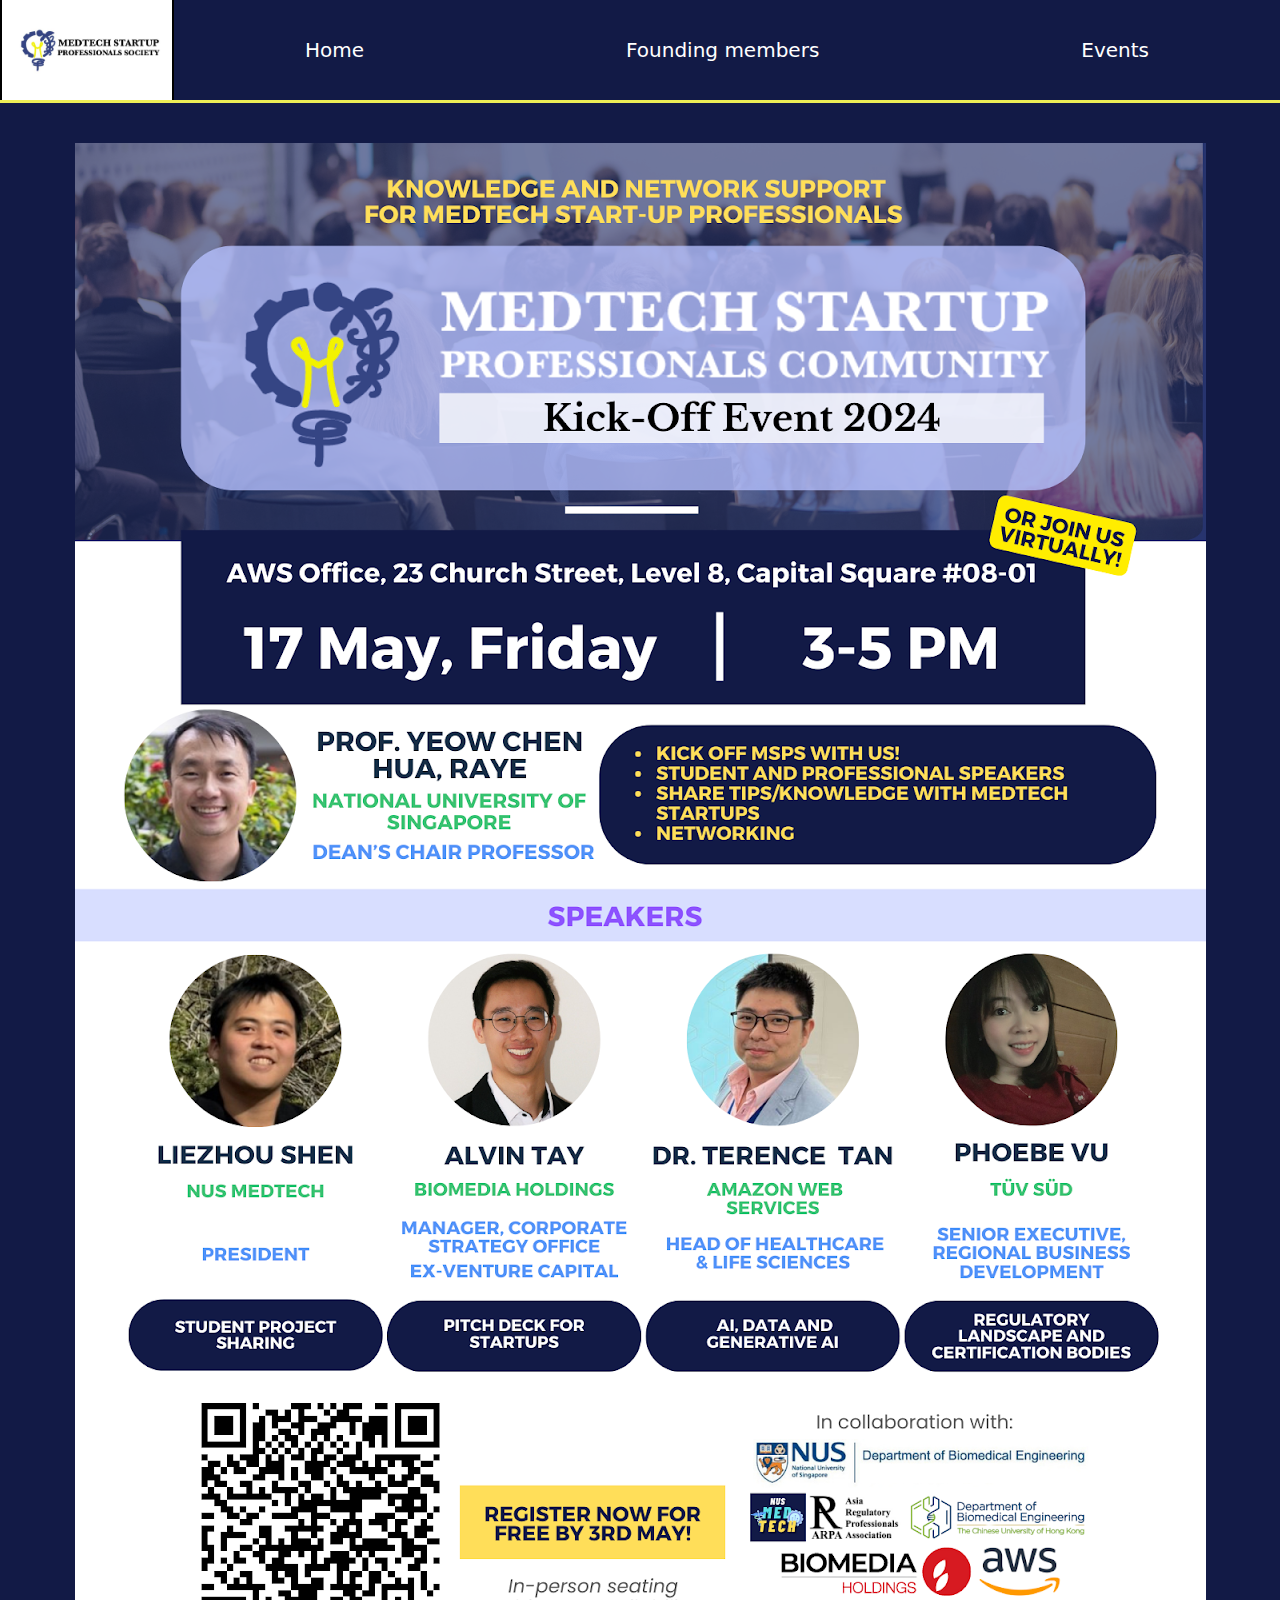
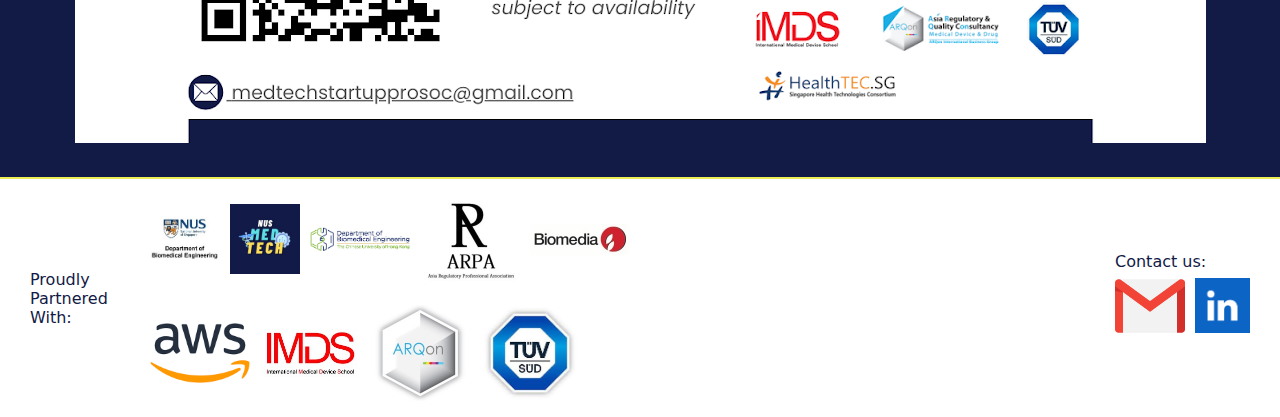
==== events.html @ 57e9e215 "Initial commit" ====
<!DOCTYPE html>
<html lang="en">
  <head>
    <meta charset="UTF-8" />
    <meta name="viewport" content="width=device-width, initial-scale=1.0" />
    <link href="./style/events.css" rel="stylesheet" />
    <link href="./style/header-footer.css" rel="stylesheet" />
    <title>Medtech Goji - Events</title>
  </head>
  <body>
    <header class="main-header">
      <div class="main-header-logo-container">
        <img src="./images/logos/MSPS logo.png" width="170px" />
      </div>
      <div class="main-header-links">
        <div class="main-header-link-wrapper">
          <a href="./index.html" class="main-header-link-home">Home</a>
        </div>
        <div class="main-header-link-wrapper">
          <a href="./members.html" class="main-header-link-members"
            >Founding members</a
          >
        </div>
        <div class="main-header-link-wrapper">
          <a href="events.html" class="main-header-link-events">Events</a>
        </div>
      </div>
    </header>
    <div class="content">
      <div class="event-img">
        <img src="./images/event_poster.png" />
      </div>
    </div>
    <footer class="main-footer">
      <div class="main-footer-partnership">
        <div class="main-footer-partnership-text">Proudly Partnered With:</div>
        <div class="main-footer-partnership-logo">
          <div class="main-footer-partnership-image-wrapper">
            <img src="./images/logos/partners/NUS_bme.jpeg" width="70px" />
          </div>
          <div class="main-footer-partnership-image-wrapper">
            <img
              src="./images/logos/partners/NUS_medtech.jpeg"
              width="70px"
              style="outline: 1px solid white"
            />
          </div>
          <div class="main-footer-partnership-image-wrapper">
            <img src="./images/logos/partners/TCUHK_bme.png" width="100px" />
          </div>
          <div class="main-footer-partnership-image-wrapper">
            <img src="./images/logos/partners/arpa.jpeg" width="100px" />
          </div>
          <div class="main-footer-partnership-image-wrapper">
            <img src="./images/logos/partners/biomedia.jpeg" width="100px" />
          </div>
          <div class="main-footer-partnership-image-wrapper">
            <img src="./images/logos/partners/aws.png" width="100px" />
          </div>
          <div class="main-footer-partnership-image-wrapper">
            <img src="./images/logos/partners/imds.jpg" width="100px" />
          </div>
          <div class="main-footer-partnership-image-wrapper">
            <img src="./images/logos/partners/arqon.jpeg" width="100px" />
          </div>
          <div class="main-footer-partnership-image-wrapper">
            <img src="./images/logos/partners/tuv_sud.jpeg" width="100px" />
          </div>
        </div>
      </div>
      <div class="main-footer-contact">
        <div class="main-footer-contact-text">Contact us:</div>
        <div class="main-footer-contact-logo">
          <div class="main-footer-contact-image-wrapper">
            <a href="mailto:medtechstartupprosoc@gmail.com">
              <img src="./images/logos/contacts/gmail.png" width="70px" />
            </a>
          </div>
          <div class="main-footer-contact-image-wrapper">
            <a href="https://www.linkedin.com/groups/14395045/">
              <img
                src="./images/logos/contacts/LinkedIn.png"
                width="55px"
                height="55px"
            /></a>
          </div>
        </div>
      </div>
    </footer>
  </body>
</html>
---- style/events.css ----
.content {
  display: flex;
  flex-direction: column;
  align-items: center;
  width: 100%;
  padding-top: 30px;
  background-color: #121a46;
}

.event-img {
  margin-top: 10px;
  margin-bottom: 30px;
}
---- style/header-footer.css ----
* {
  margin: 0;
  padding: 0;
  font-family: system-ui, -apple-system, BlinkMacSystemFont, "Segoe UI", Roboto,
    Oxygen, Ubuntu, Cantarell, "Open Sans", "Helvetica Neue", sans-serif;
}

body {
  position: relative;
  display: flex;
  flex-direction: column;
  min-height: 100vh;
  align-items: stretch;
}

.content {
  flex: 1;
}

.main-header {
  z-index: 3;
  position: sticky;
  top: 0;
  display: flex;
  background-color: #121a46;
  color: white;
  /* background-color: white; */
  /* color: #121a46; */
  align-items: center;
  justify-content: space-between;
  height: 100px;
  min-width: 100%;
  border-bottom: #eded56 solid 3px;
  overflow: hidden;
}

.main-header-links {
  height: 100%;
  width: 100%;
  display: flex;
  justify-content: space-around;
  font-size: 26px;
}

.main-header-link-wrapper:first-child {
  border-left: none;
}

.main-header-link-wrapper:last-child {
  border-right: none;
}

.main-header-link-wrapper {
  /* border: 3px solid #eded56; */
  flex-grow: 1;
  height: 100%;
  display: flex;
  align-items: center;
  justify-content: center;
}

.main-header-links a {
  color: white;
  /* color: #eded56; */
  /* color: #121a46; */

  text-decoration: none;
}

.main-header-logo-container {
  display: flex;
  align-items: center;
  border: 2px solid black;
}

.main-header-links div {
  font-size: 20px;
}

.main-footer {
  display: flex;
  /* background-color: #121a46; */
  background-color: white;
  border-top: 2px solid #eded56;
  color: white;
  align-items: center;
  justify-content: space-between;
  height: fit-content;
  width: 100%;
  padding: 10px 0;
}

.main-footer-partnership {
  margin-left: 30px;
  display: flex;
  align-items: center;
}

.main-footer-partnership-text {
  color: #121a46;
  width: 90px;
  margin-right: 30px;
}

.main-footer-partnership-logo {
  display: flex;
  align-items: center;
  width: 490px;
  flex-wrap: wrap;
  gap: 10px;
}

.main-footer-contact {
  display: flex;
  flex-direction: column;
  justify-content: center;
  margin-right: 30px;
  flex-wrap: wrap;
}

.main-footer-contact-text {
  color: #121a46;
}

.main-footer-contact-logo {
  display: flex;
  gap: 10px;
  align-items: center;
}

.main-footer-contact-image-wrapper {
  display: flex;
  justify-content: center;
  width: fit-content;
}
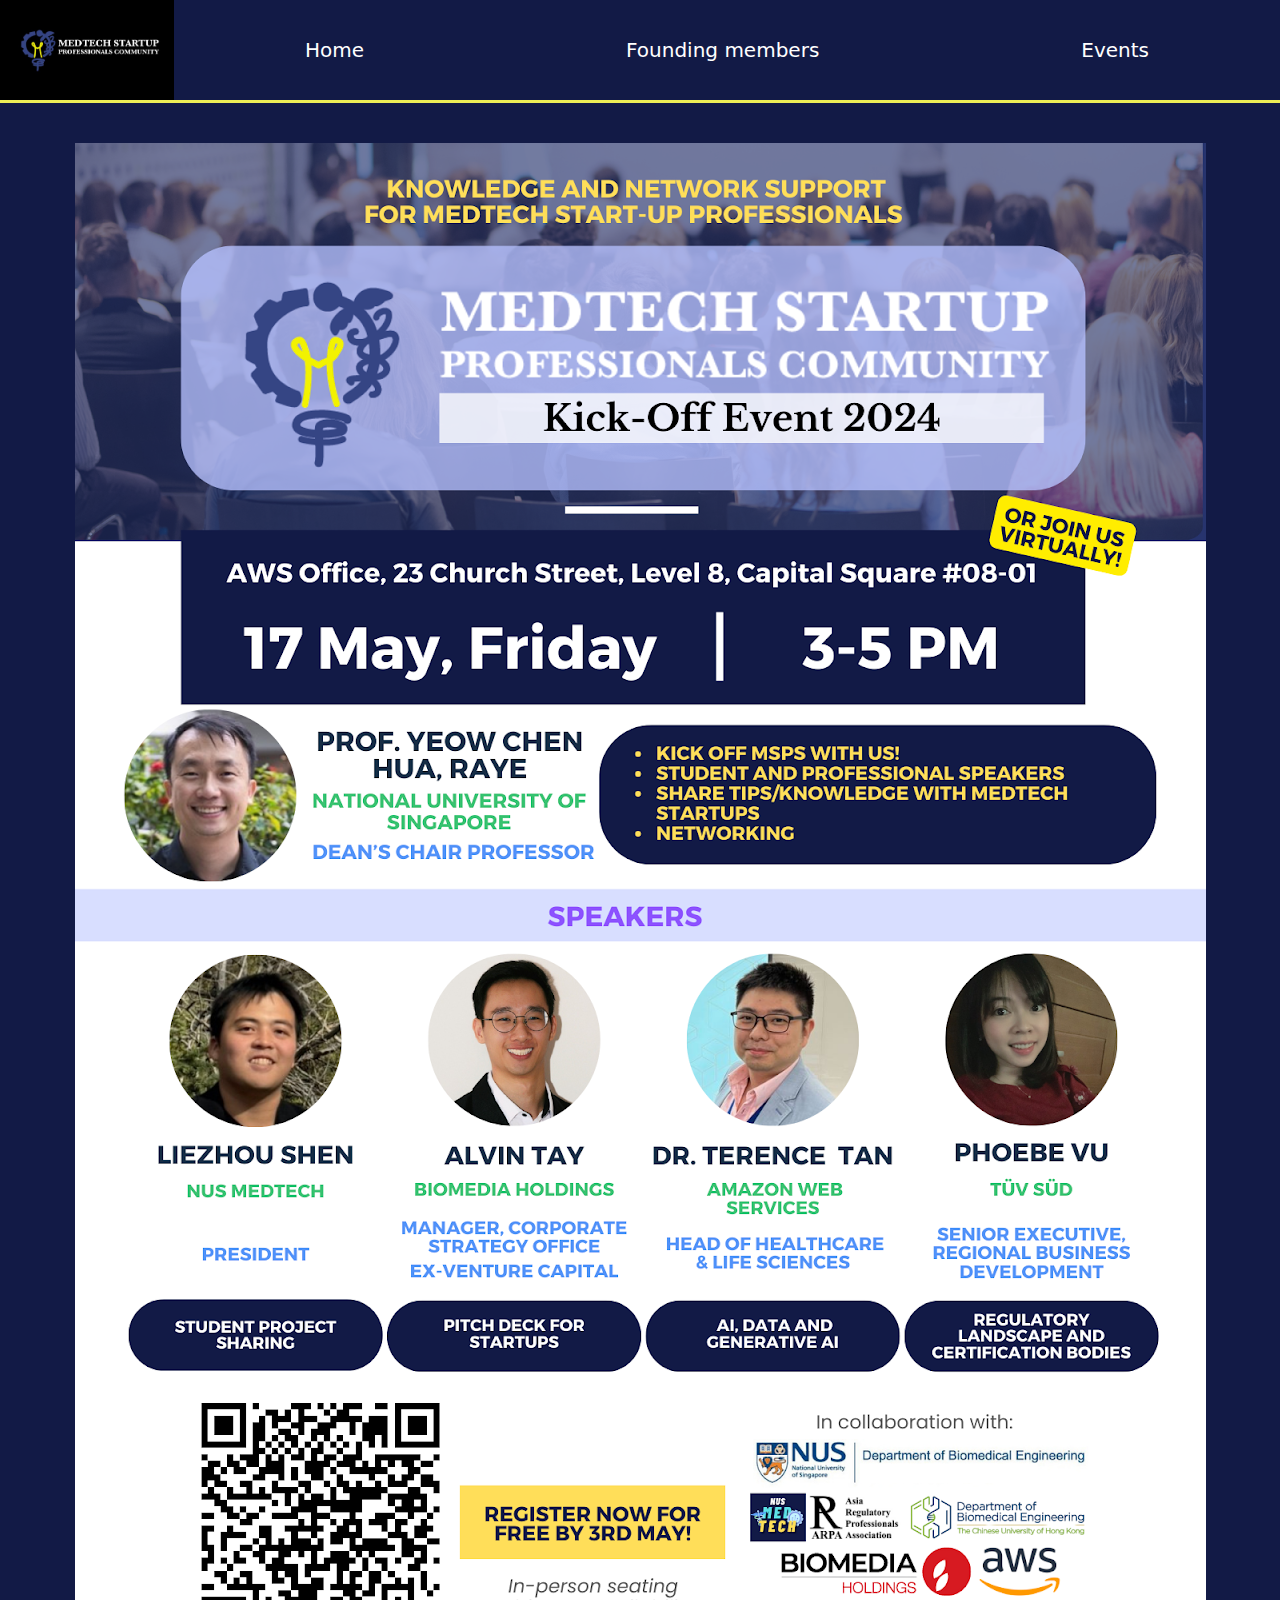
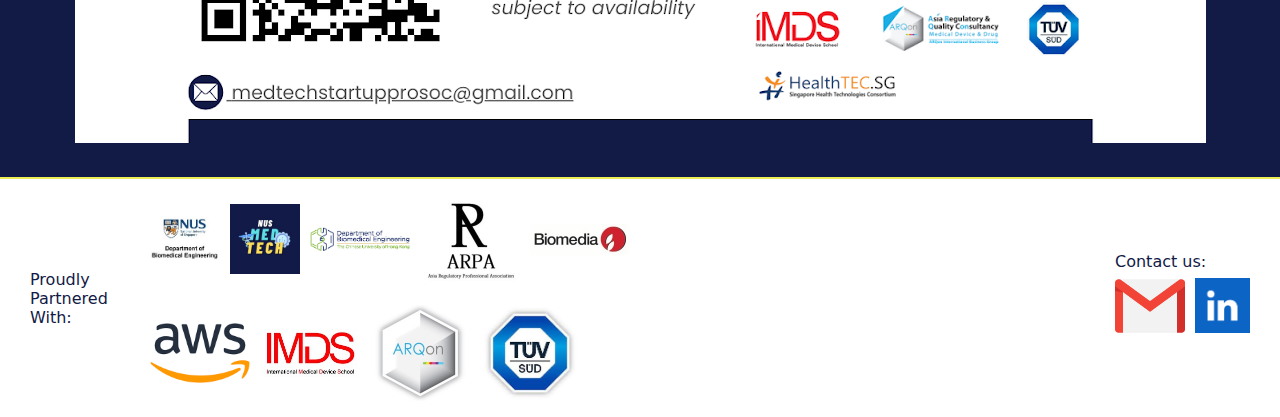
==== commit de9b9a74: "Change LinkedIn link in footer" ====
--- a/events.html
+++ b/events.html
@@ -77,7 +77,7 @@
             </a>
           </div>
           <div class="main-footer-contact-image-wrapper">
-            <a href="https://www.linkedin.com/groups/14395045/">
+            <a href="www.linkedin.com/in/medtech-nus-16450a297">
               <img
                 src="./images/logos/contacts/LinkedIn.png"
                 width="55px"
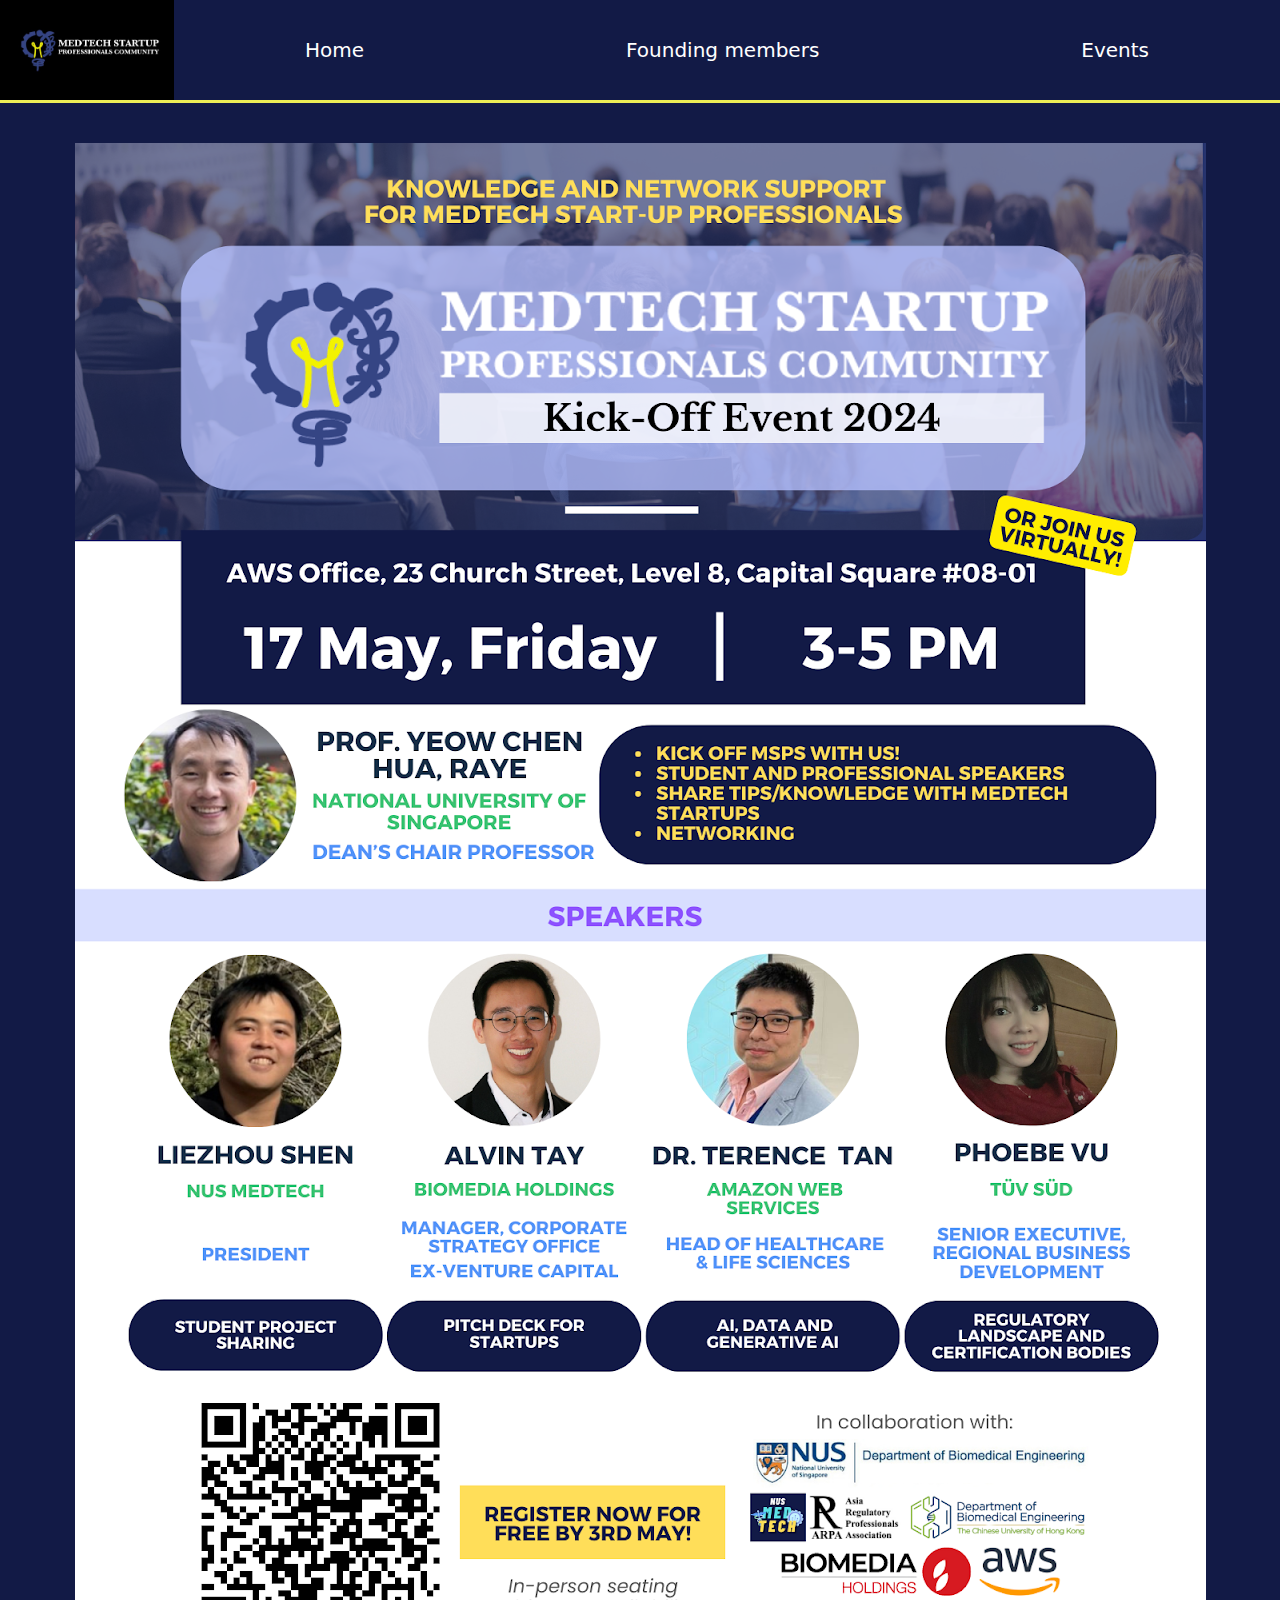
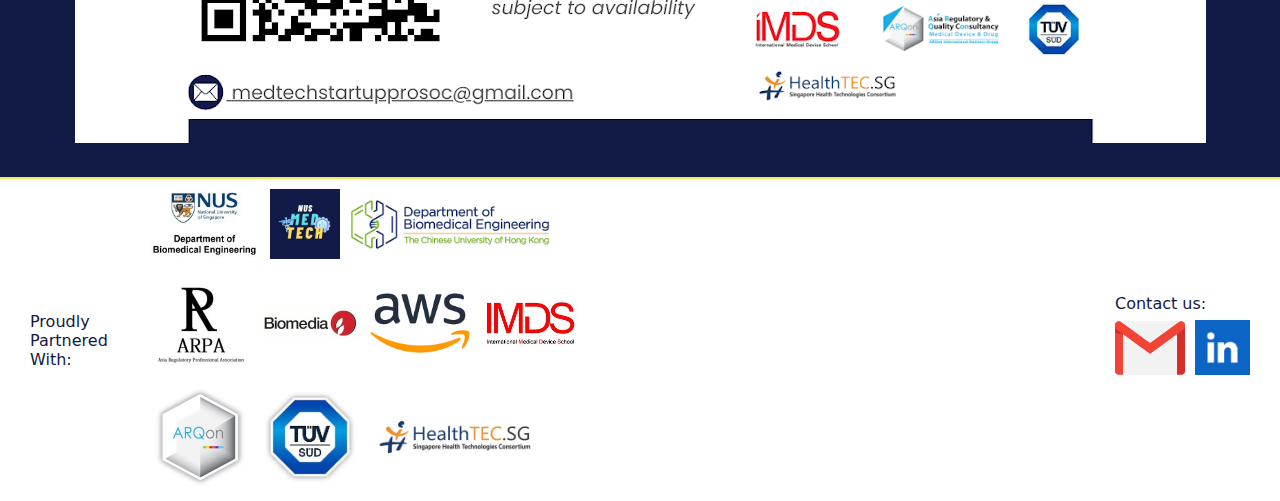
==== commit b092149d: "Add HealthTEC logo to footer" ====
--- a/events.html
+++ b/events.html
@@ -36,7 +36,7 @@
         <div class="main-footer-partnership-text">Proudly Partnered With:</div>
         <div class="main-footer-partnership-logo">
           <div class="main-footer-partnership-image-wrapper">
-            <img src="./images/logos/partners/NUS_bme.jpeg" width="70px" />
+            <img src="./images/logos/partners/NUS_bme.jpeg" width="110px" />
           </div>
           <div class="main-footer-partnership-image-wrapper">
             <img
@@ -46,7 +46,7 @@
             />
           </div>
           <div class="main-footer-partnership-image-wrapper">
-            <img src="./images/logos/partners/TCUHK_bme.png" width="100px" />
+            <img src="./images/logos/partners/TCUHK_bme.png" width="200px" />
           </div>
           <div class="main-footer-partnership-image-wrapper">
             <img src="./images/logos/partners/arpa.jpeg" width="100px" />
@@ -65,6 +65,9 @@
           </div>
           <div class="main-footer-partnership-image-wrapper">
             <img src="./images/logos/partners/tuv_sud.jpeg" width="100px" />
+          </div>
+          <div class="main-footer-partnership-image-wrapper">
+            <img src="./images/logos/partners/HealthTEC.jpg" width="170px" />
           </div>
         </div>
       </div>
